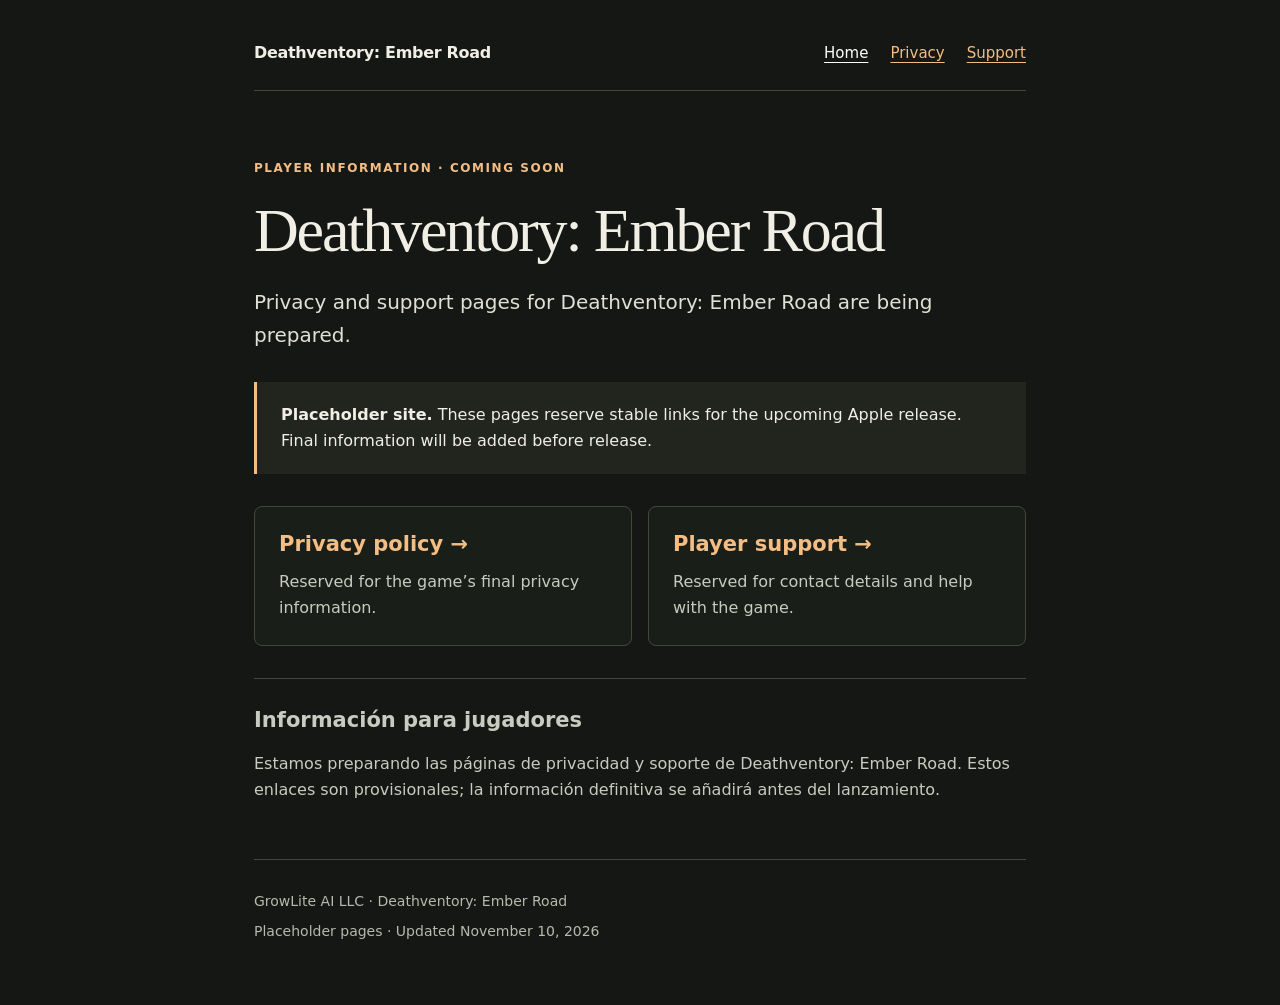
==== index.html @ 3811aec5 "docs: add privacy and support placeholder pages" ====
<!doctype html>
<html lang="en"><head><meta charset="utf-8"><meta name="viewport" content="width=device-width,initial-scale=1"><meta name="robots" content="noindex,nofollow"><meta name="description" content="Placeholder player information page for Deathventory: Ember Road."><meta name="theme-color" content="#151714"><title>Player information · Deathventory</title><link rel="stylesheet" href="./styles.css"></head><body><div class="shell"><header><a class="brand" href="./">Deathventory: Ember Road</a><nav aria-label="Main navigation"><a href="./" aria-current="page">Home</a><a href="./privacy/">Privacy</a><a href="./support/">Support</a></nav></header><main><p class="eyebrow">Player information · coming soon</p><h1>Deathventory: Ember Road</h1><p class="intro">Privacy and support pages for Deathventory: Ember Road are being prepared.</p><div class="notice"><p><strong>Placeholder site.</strong> These pages reserve stable links for the upcoming Apple release. Final information will be added before release.</p></div><div class="links"><a class="card" href="privacy/"><h2>Privacy policy →</h2><p>Reserved for the game’s final privacy information.</p></a><a class="card" href="support/"><h2>Player support →</h2><p>Reserved for contact details and help with the game.</p></a></div><section class="translation" lang="es" aria-label="Información en español"><h2>Información para jugadores</h2><p>Estamos preparando las páginas de privacidad y soporte de Deathventory: Ember Road. Estos enlaces son provisionales; la información definitiva se añadirá antes del lanzamiento.</p></section></main><footer><p>GrowLite AI LLC · Deathventory: Ember Road</p><p>Placeholder pages · Updated November 10, 2026</p></footer></div></body></html>
---- styles.css ----
*{box-sizing:border-box}html{color-scheme:dark}body{margin:0;background:#151714;color:#f1eee5;font-family:system-ui,-apple-system,BlinkMacSystemFont,"Segoe UI",sans-serif;line-height:1.65}a{color:#f3bd83;text-underline-offset:4px}a:hover{color:#ffdbb5}a:focus-visible{outline:3px solid #f3bd83;outline-offset:5px;border-radius:2px}.shell{max-width:820px;margin:auto;padding:40px 24px 56px}header{display:flex;flex-wrap:wrap;align-items:center;justify-content:space-between;gap:18px;padding-bottom:24px;border-bottom:1px solid #42473c}.brand{font-weight:700;text-decoration:none;color:#f1eee5;letter-spacing:-.02em}nav{display:flex;flex-wrap:wrap;gap:22px}nav a{font-size:15px}nav a[aria-current=page]{color:#fff}main{padding:56px 0 40px}.eyebrow{text-transform:uppercase;letter-spacing:.13em;font-size:12px;font-weight:700;color:#f3bd83}h1{font-family:Georgia,"Times New Roman",serif;font-weight:400;font-size:clamp(38px,6vw,62px);line-height:1.07;letter-spacing:-.035em;margin:18px 0 22px}h2{font-size:21px;line-height:1.3;margin:0 0 10px}.intro{font-size:20px;color:#e0e0d5;max-width:55ch}.notice{border-left:3px solid #f3bd83;background:#21251e;padding:20px 24px;margin:30px 0}.notice p{margin:0}.links{display:grid;grid-template-columns:repeat(auto-fit,minmax(220px,1fr));gap:16px;margin-top:32px}.card{display:block;border:1px solid #42473c;border-radius:8px;padding:24px;text-decoration:none;background:#1a1e18}.card p{margin:8px 0 0;color:#c8cbbf}.translation{padding-top:28px;margin-top:32px;border-top:1px solid #42473c;color:#c8cbbf}footer{padding-top:24px;border-top:1px solid #42473c;color:#b5baac;font-size:14px}footer p{margin:6px 0}@media(max-width:480px){.shell{padding:24px 20px}main{padding-top:36px}nav{gap:18px}.notice{padding:16px 18px}}
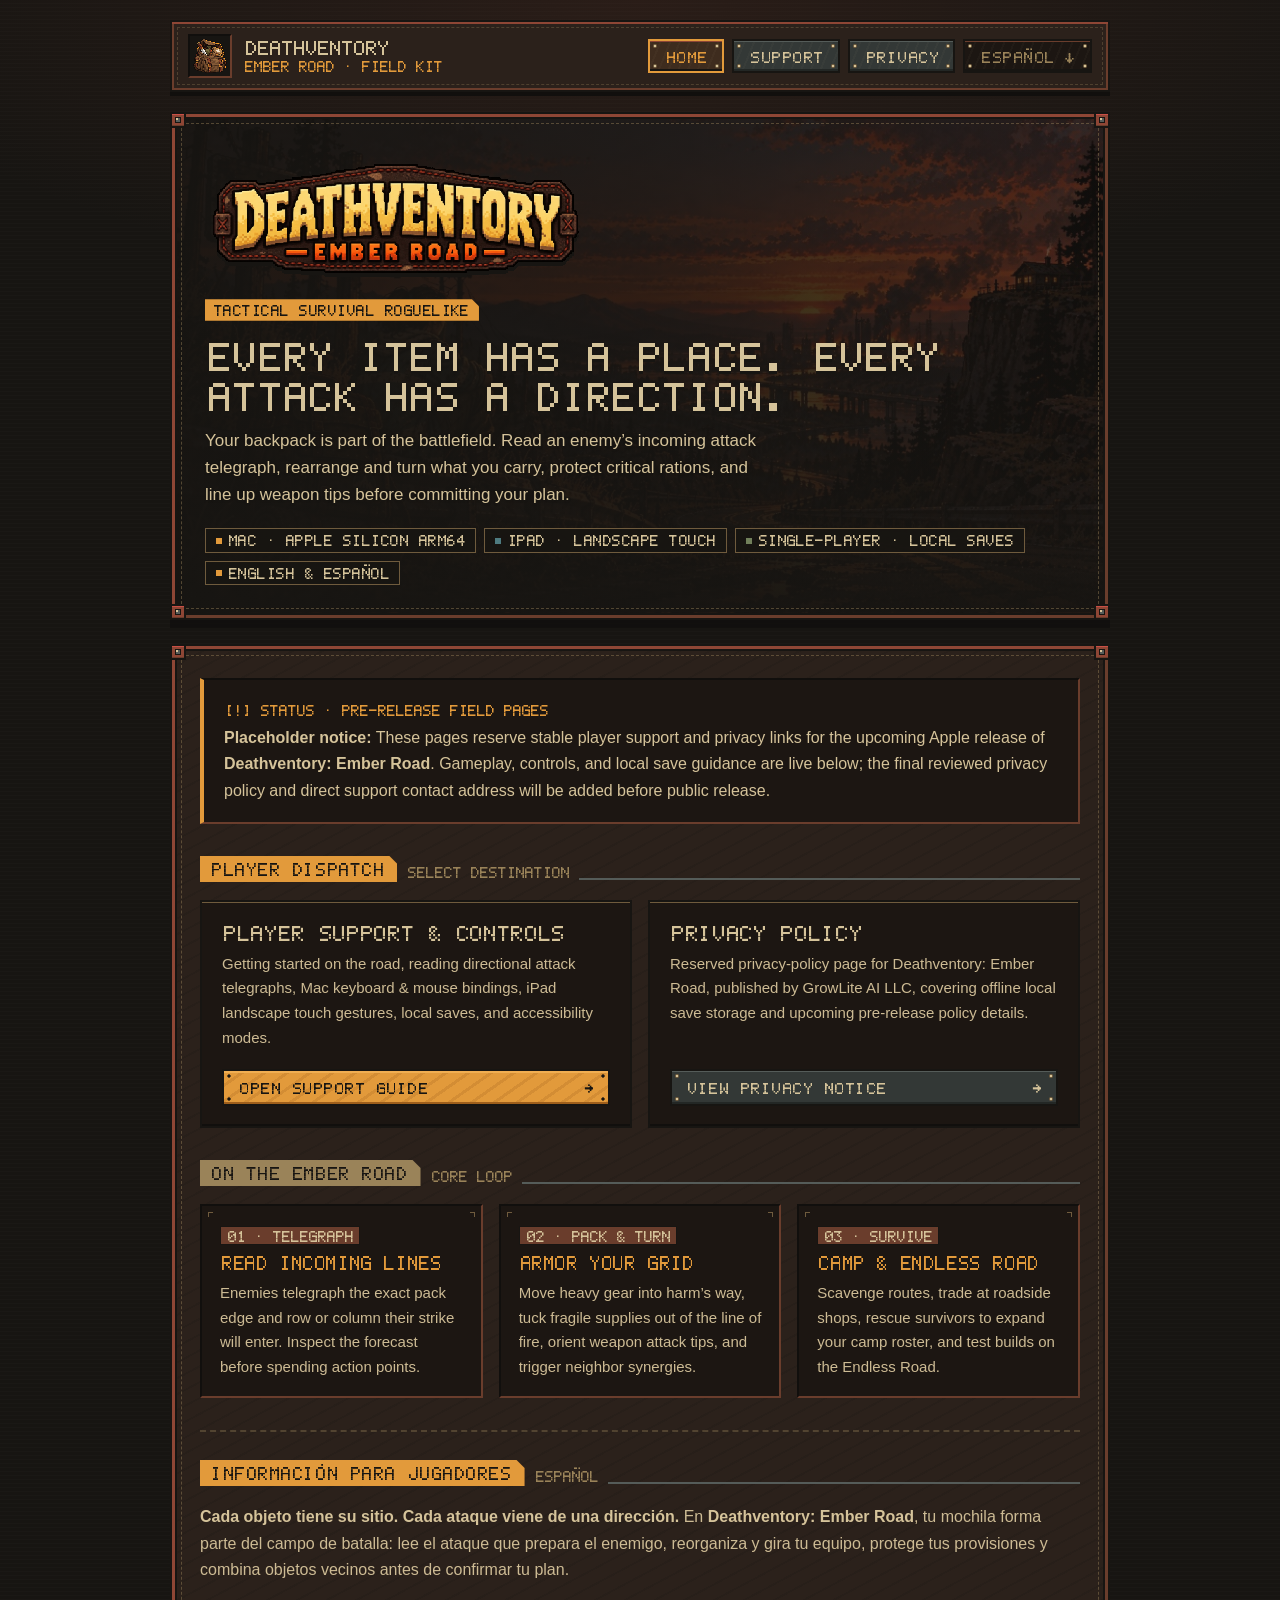
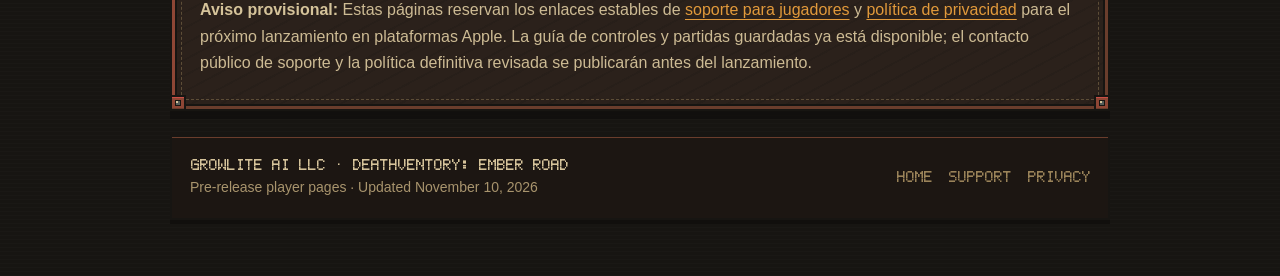
==== commit 1151d0a8: "feat: revamp site design with Ember Road field-kit style, pixel webfont, and player guide" ====
--- a/index.html
+++ b/index.html
@@ -1,2 +1,161 @@
 <!doctype html>
-<html lang="en"><head><meta charset="utf-8"><meta name="viewport" content="width=device-width,initial-scale=1"><meta name="robots" content="noindex,nofollow"><meta name="description" content="Placeholder player information page for Deathventory: Ember Road."><meta name="theme-color" content="#151714"><title>Player information · Deathventory</title><link rel="stylesheet" href="./styles.css"></head><body><div class="shell"><header><a class="brand" href="./">Deathventory: Ember Road</a><nav aria-label="Main navigation"><a href="./" aria-current="page">Home</a><a href="./privacy/">Privacy</a><a href="./support/">Support</a></nav></header><main><p class="eyebrow">Player information · coming soon</p><h1>Deathventory: Ember Road</h1><p class="intro">Privacy and support pages for Deathventory: Ember Road are being prepared.</p><div class="notice"><p><strong>Placeholder site.</strong> These pages reserve stable links for the upcoming Apple release. Final information will be added before release.</p></div><div class="links"><a class="card" href="privacy/"><h2>Privacy policy →</h2><p>Reserved for the game’s final privacy information.</p></a><a class="card" href="support/"><h2>Player support →</h2><p>Reserved for contact details and help with the game.</p></a></div><section class="translation" lang="es" aria-label="Información en español"><h2>Información para jugadores</h2><p>Estamos preparando las páginas de privacidad y soporte de Deathventory: Ember Road. Estos enlaces son provisionales; la información definitiva se añadirá antes del lanzamiento.</p></section></main><footer><p>GrowLite AI LLC · Deathventory: Ember Road</p><p>Placeholder pages · Updated November 10, 2026</p></footer></div></body></html>
+<html lang="en">
+<head>
+  <meta charset="utf-8">
+  <meta name="viewport" content="width=device-width,initial-scale=1">
+  <meta name="robots" content="noindex,nofollow">
+  <meta name="description" content="Player field kit, support guide, and privacy information for Deathventory: Ember Road.">
+  <meta name="theme-color" content="#171512">
+  <title>Deathventory: Ember Road · Player Field Kit</title>
+  <link rel="icon" type="image/png" href="./assets/favicon.png">
+  <link rel="stylesheet" href="./styles.css">
+</head>
+<body>
+  <div class="shell">
+    <header class="topbar">
+      <a class="brand" href="./">
+        <span class="brand-icon-slot">
+          <img class="pixel-art" src="./assets/app-icon.png" width="36" height="36" alt="">
+        </span>
+        <span class="brand-copy">
+          <span class="brand-title">Deathventory</span>
+          <span class="brand-sub">Ember Road · Field Kit</span>
+        </span>
+      </a>
+      <nav class="site-nav" aria-label="Main navigation">
+        <a class="nav-plate" href="./" aria-current="page">Home</a>
+        <a class="nav-plate" href="./support/">Support</a>
+        <a class="nav-plate" href="./privacy/">Privacy</a>
+        <a class="nav-plate nav-lang" href="#es">Español ↓</a>
+      </nav>
+    </header>
+
+    <main>
+      <section class="leather-panel hero-panel" aria-labelledby="hero-heading">
+        <span class="corner-guards" aria-hidden="true"></span>
+        <span class="guard-bl" aria-hidden="true"></span>
+        <span class="guard-br" aria-hidden="true"></span>
+        <div class="hero-art">
+          <img class="hero-logo pixel-art" src="./assets/title-logo.png" width="520" height="176" alt="Deathventory: Ember Road">
+          <p class="eyebrow">Tactical Survival Roguelike</p>
+          <h1 id="hero-heading">Every item has a place. Every attack has a direction.</h1>
+          <p class="hero-lead">
+            Your backpack is part of the battlefield. Read an enemy’s incoming attack telegraph, rearrange and turn what you carry, protect critical rations, and line up weapon tips before committing your plan.
+          </p>
+          <div class="chip-row" aria-label="Edition details">
+            <span class="status-chip"><span class="dot" aria-hidden="true"></span>Mac · Apple Silicon arm64</span>
+            <span class="status-chip teal"><span class="dot" aria-hidden="true"></span>iPad · Landscape Touch</span>
+            <span class="status-chip sage"><span class="dot" aria-hidden="true"></span>Single-Player · Local Saves</span>
+            <span class="status-chip"><span class="dot" aria-hidden="true"></span>English &amp; Español</span>
+          </div>
+        </div>
+      </section>
+
+      <section class="leather-panel" aria-labelledby="hub-heading">
+        <span class="corner-guards" aria-hidden="true"></span>
+        <span class="guard-bl" aria-hidden="true"></span>
+        <span class="guard-br" aria-hidden="true"></span>
+
+        <div class="dispatch-notice">
+          <div class="dispatch-badge">[!] Status · Pre-Release Field Pages</div>
+          <p>
+            <strong>Placeholder notice:</strong> These pages reserve stable player support and privacy links for the upcoming Apple release of <strong>Deathventory: Ember Road</strong>. Gameplay, controls, and local save guidance are live below; the final reviewed privacy policy and direct support contact address will be added before public release.
+          </p>
+        </div>
+
+        <div class="section-bar">
+          <h2 class="section-tab ember" id="hub-heading">Player Dispatch</h2>
+          <span class="section-suffix">Select Destination</span>
+          <span class="section-rule" aria-hidden="true"></span>
+        </div>
+
+        <div class="pack-grid">
+          <a class="action-card" href="./support/">
+            <div>
+              <h3>Player Support &amp; Controls</h3>
+              <p>
+                Getting started on the road, reading directional attack telegraphs, Mac keyboard &amp; mouse bindings, iPad landscape touch gestures, local saves, and accessibility modes.
+              </p>
+            </div>
+            <span class="cta-plate">
+              <span>Open Support Guide</span>
+              <span aria-hidden="true">→</span>
+            </span>
+          </a>
+
+          <a class="action-card" href="./privacy/">
+            <div>
+              <h3>Privacy Policy</h3>
+              <p>
+                Reserved privacy-policy page for Deathventory: Ember Road, published by GrowLite AI LLC, covering offline local save storage and upcoming pre-release policy details.
+              </p>
+            </div>
+            <span class="cta-plate secondary">
+              <span>View Privacy Notice</span>
+              <span aria-hidden="true">→</span>
+            </span>
+          </a>
+        </div>
+
+        <div class="section-bar">
+          <h2 class="section-tab">On The Ember Road</h2>
+          <span class="section-suffix">Core Loop</span>
+          <span class="section-rule" aria-hidden="true"></span>
+        </div>
+
+        <div class="pack-grid cols-3">
+          <div class="pack-cell">
+            <span class="cell-step">01 · TELEGRAPH</span>
+            <h3>Read Incoming Lines</h3>
+            <p>
+              Enemies telegraph the exact pack edge and row or column their strike will enter. Inspect the forecast before spending action points.
+            </p>
+          </div>
+          <div class="pack-cell">
+            <span class="cell-step">02 · PACK &amp; TURN</span>
+            <h3>Armor Your Grid</h3>
+            <p>
+              Move heavy gear into harm’s way, tuck fragile supplies out of the line of fire, orient weapon attack tips, and trigger neighbor synergies.
+            </p>
+          </div>
+          <div class="pack-cell">
+            <span class="cell-step">03 · SURVIVE</span>
+            <h3>Camp &amp; Endless Road</h3>
+            <p>
+              Scavenge routes, trade at roadside shops, rescue survivors to expand your camp roster, and test builds on the Endless Road.
+            </p>
+          </div>
+        </div>
+
+        <section class="es-panel" id="es" lang="es" aria-labelledby="es-home-heading">
+          <div class="section-bar">
+            <h2 class="section-tab ember" id="es-home-heading">Información Para Jugadores</h2>
+            <span class="section-suffix">Español</span>
+            <span class="section-rule" aria-hidden="true"></span>
+          </div>
+          <div class="prose">
+            <p>
+              <strong>Cada objeto tiene su sitio. Cada ataque viene de una dirección.</strong> En <strong>Deathventory: Ember Road</strong>, tu mochila forma parte del campo de batalla: lee el ataque que prepara el enemigo, reorganiza y gira tu equipo, protege tus provisiones y combina objetos vecinos antes de confirmar tu plan.
+            </p>
+            <p>
+              <strong>Aviso provisional:</strong> Estas páginas reservan los enlaces estables de <a href="./support/#es">soporte para jugadores</a> y <a href="./privacy/#es">política de privacidad</a> para el próximo lanzamiento en plataformas Apple. La guía de controles y partidas guardadas ya está disponible; el contacto público de soporte y la política definitiva revisada se publicarán antes del lanzamiento.
+            </p>
+          </div>
+        </section>
+      </section>
+    </main>
+
+    <footer class="site-footer">
+      <div>
+        <p class="footer-brand">GrowLite AI LLC · Deathventory: Ember Road</p>
+        <p>Pre-release player pages · Updated November 10, 2026</p>
+      </div>
+      <nav class="footer-links" aria-label="Footer navigation">
+        <a href="./">Home</a>
+        <a href="./support/">Support</a>
+        <a href="./privacy/">Privacy</a>
+      </nav>
+    </footer>
+  </div>
+</body>
+</html>
--- a/styles.css
+++ b/styles.css
@@ -1 +1,951 @@
-*{box-sizing:border-box}html{color-scheme:dark}body{margin:0;background:#151714;color:#f1eee5;font-family:system-ui,-apple-system,BlinkMacSystemFont,"Segoe UI",sans-serif;line-height:1.65}a{color:#f3bd83;text-underline-offset:4px}a:hover{color:#ffdbb5}a:focus-visible{outline:3px solid #f3bd83;outline-offset:5px;border-radius:2px}.shell{max-width:820px;margin:auto;padding:40px 24px 56px}header{display:flex;flex-wrap:wrap;align-items:center;justify-content:space-between;gap:18px;padding-bottom:24px;border-bottom:1px solid #42473c}.brand{font-weight:700;text-decoration:none;color:#f1eee5;letter-spacing:-.02em}nav{display:flex;flex-wrap:wrap;gap:22px}nav a{font-size:15px}nav a[aria-current=page]{color:#fff}main{padding:56px 0 40px}.eyebrow{text-transform:uppercase;letter-spacing:.13em;font-size:12px;font-weight:700;color:#f3bd83}h1{font-family:Georgia,"Times New Roman",serif;font-weight:400;font-size:clamp(38px,6vw,62px);line-height:1.07;letter-spacing:-.035em;margin:18px 0 22px}h2{font-size:21px;line-height:1.3;margin:0 0 10px}.intro{font-size:20px;color:#e0e0d5;max-width:55ch}.notice{border-left:3px solid #f3bd83;background:#21251e;padding:20px 24px;margin:30px 0}.notice p{margin:0}.links{display:grid;grid-template-columns:repeat(auto-fit,minmax(220px,1fr));gap:16px;margin-top:32px}.card{display:block;border:1px solid #42473c;border-radius:8px;padding:24px;text-decoration:none;background:#1a1e18}.card p{margin:8px 0 0;color:#c8cbbf}.translation{padding-top:28px;margin-top:32px;border-top:1px solid #42473c;color:#c8cbbf}footer{padding-top:24px;border-top:1px solid #42473c;color:#b5baac;font-size:14px}footer p{margin:6px 0}@media(max-width:480px){.shell{padding:24px 20px}main{padding-top:36px}nav{gap:18px}.notice{padding:16px 18px}}
+/* ==========================================================================
+   Deathventory: Ember Road — Player Support & Policy Field Kit
+   Palette & surface rules derived directly from ThemePalette & UiStyle:
+   - Locked 12-role Ember Road palette, zero rounded corners, crisp pixel UI
+   - Stitched leather frames with oxblood corner guards & brass rivets
+   - Stencilled cut-corner field labels, recessed backpack cells & keycaps
+   ========================================================================== */
+
+@font-face {
+  font-family: "Ember Road";
+  src: url("./assets/ember-road.woff") format("woff"),
+       url("./assets/ember-road.ttf") format("truetype");
+  font-weight: 400;
+  font-style: normal;
+  font-display: swap;
+}
+
+:root {
+  /* Locked ThemePalette 12-role family */
+  --soot: #171512;
+  --pitch: #2B211B;
+  --waxed-canvas: #6F5B3D;
+  --canvas-highlight: #9A8359;
+  --leather: #6A3D2C;
+  --oxblood: #8E4635;
+  --bone: #D5C39A;
+  --gunmetal: #555C59;
+  --ember: #E29A3B;
+  --medical-red: #C94F46;
+  --wet-teal: #4E7B80;
+  --sage: #71805B;
+
+  /* Derived surface & reading shades within the locked material family */
+  --soot-deep: #110F0D;
+  --well-floor: #1C1612;
+  --plate-dark: #333836;
+  --plate-hover: #3F4643;
+  --plate-shade: #232725;
+  --bone-prose: #CDBB94;
+  --bone-muted: #A8946D;
+  --ember-bright: #F0AE52;
+  --ember-shade: #9E5E1B;
+
+  --font-pixel: "Ember Road", ui-monospace, "SFMono-Regular", Menlo, Consolas, monospace;
+  --font-body: -apple-system, BlinkMacSystemFont, "Segoe UI", Roboto, "Helvetica Neue", Arial, sans-serif;
+  --font-mono: ui-monospace, "SFMono-Regular", Menlo, Monaco, Consolas, monospace;
+}
+
+*, *::before, *::after {
+  box-sizing: border-box;
+  border-radius: 0;
+}
+
+html {
+  color-scheme: dark;
+  background-color: var(--soot);
+  scroll-behavior: smooth;
+}
+
+body {
+  margin: 0;
+  min-height: 100vh;
+  background-color: var(--soot);
+  background-image:
+    radial-gradient(ellipse 90% 420px at 50% 0%, rgba(142, 70, 53, 0.16), transparent 70%),
+    repeating-linear-gradient(
+      0deg,
+      rgba(255, 255, 255, 0.012) 0px,
+      rgba(255, 255, 255, 0.012) 1px,
+      transparent 1px,
+      transparent 4px
+    );
+  color: var(--bone);
+  font-family: var(--font-body);
+  font-size: 16px;
+  line-height: 1.65;
+  -webkit-font-smoothing: antialiased;
+}
+
+img.pixel-art {
+  image-rendering: pixelated;
+  image-rendering: crisp-edges;
+}
+
+/* Pixel display typography — never synthetic bold/italic (ThemeTypography) */
+.pixel-text,
+h1, h2, h3,
+.eyebrow,
+.nav-plate,
+.section-tab,
+.status-chip,
+.cta-plate,
+kbd.keycap {
+  font-family: var(--font-pixel);
+  font-weight: 400;
+  font-synthesis: none;
+  letter-spacing: 0.04em;
+}
+
+a {
+  color: var(--ember);
+  text-decoration: underline;
+  text-decoration-thickness: 1px;
+  text-underline-offset: 4px;
+}
+
+a:hover {
+  color: var(--ember-bright);
+}
+
+a:focus-visible,
+summary:focus-visible {
+  outline: 2px solid var(--ember);
+  outline-offset: 3px;
+}
+
+/* Layout shell */
+.shell {
+  max-width: 980px;
+  margin: 0 auto;
+  padding: 20px 20px 56px;
+}
+
+/* ==========================================================================
+   Persistent Shell Topbar & Brushed Gunmetal Nav Plates
+   ========================================================================== */
+.topbar {
+  display: flex;
+  flex-wrap: wrap;
+  align-items: center;
+  justify-content: space-between;
+  gap: 16px;
+  padding: 12px 16px;
+  margin-bottom: 20px;
+  background-color: var(--pitch);
+  border: 2px solid var(--soot);
+  box-shadow:
+    inset 0 2px 0 var(--oxblood),
+    inset 2px 0 0 var(--leather),
+    inset -2px -2px 0 var(--leather),
+    0 4px 0 var(--soot-deep);
+  position: relative;
+}
+
+.topbar::after {
+  content: "";
+  position: absolute;
+  inset: 5px;
+  border: 1px dashed rgba(154, 131, 89, 0.32);
+  pointer-events: none;
+}
+
+.brand {
+  display: inline-flex;
+  align-items: center;
+  gap: 12px;
+  text-decoration: none;
+  color: var(--bone);
+  position: relative;
+  z-index: 1;
+}
+
+.brand-icon-slot {
+  width: 44px;
+  height: 44px;
+  padding: 3px;
+  background-color: var(--soot);
+  border-top: 2px solid var(--soot-deep);
+  border-left: 2px solid var(--soot-deep);
+  border-right: 2px solid var(--leather);
+  border-bottom: 2px solid var(--leather);
+  display: flex;
+  align-items: center;
+  justify-content: center;
+  flex-shrink: 0;
+}
+
+.brand-icon-slot img {
+  width: 36px;
+  height: 36px;
+  display: block;
+}
+
+.brand-copy {
+  display: flex;
+  flex-direction: column;
+  gap: 3px;
+}
+
+.brand-title {
+  font-family: var(--font-pixel);
+  font-size: 16px;
+  line-height: 1.1;
+  color: var(--bone);
+  text-transform: uppercase;
+}
+
+.brand-sub {
+  font-family: var(--font-pixel);
+  font-size: 12px;
+  line-height: 1.1;
+  color: var(--ember);
+  text-transform: uppercase;
+}
+
+.brand:hover .brand-title {
+  color: var(--ember-bright);
+}
+
+.site-nav {
+  display: flex;
+  flex-wrap: wrap;
+  align-items: center;
+  gap: 8px;
+  position: relative;
+  z-index: 1;
+}
+
+/* Brushed slate metal plate with 4 corner brass rivets (OptionsView / DvButton) */
+.nav-plate {
+  position: relative;
+  display: inline-flex;
+  align-items: center;
+  justify-content: center;
+  padding: 9px 15px 8px;
+  font-size: 13px;
+  line-height: 1;
+  text-transform: uppercase;
+  text-decoration: none;
+  color: var(--bone);
+  background-color: var(--plate-dark);
+  background-image:
+    /* 4 corner brass rivets */
+    radial-gradient(circle at 5px 5px, var(--bone) 0 1px, var(--waxed-canvas) 1px 2px, transparent 2.2px),
+    radial-gradient(circle at calc(100% - 5px) 5px, var(--bone) 0 1px, var(--waxed-canvas) 1px 2px, transparent 2.2px),
+    radial-gradient(circle at 5px calc(100% - 5px), var(--bone) 0 1px, var(--waxed-canvas) 1px 2px, transparent 2.2px),
+    radial-gradient(circle at calc(100% - 5px) calc(100% - 5px), var(--bone) 0 1px, var(--waxed-canvas) 1px 2px, transparent 2.2px),
+    /* Subtle brushed slate grain */
+    repeating-linear-gradient(
+      112deg,
+      rgba(213, 195, 154, 0.03) 0px,
+      rgba(213, 195, 154, 0.03) 2px,
+      transparent 2px,
+      transparent 9px
+    );
+  border: 2px solid var(--soot);
+  box-shadow:
+    inset 0 1px 0 var(--gunmetal),
+    inset 0 -2px 0 var(--plate-shade);
+  transition: background-color 80ms steps(2), color 80ms steps(2), transform 80ms steps(2);
+}
+
+.nav-plate:hover {
+  background-color: var(--plate-hover);
+  color: var(--ember-bright);
+  box-shadow:
+    inset 0 1px 0 var(--canvas-highlight),
+    inset 0 -2px 0 var(--plate-shade),
+    0 0 0 1px var(--ember);
+}
+
+.nav-plate[aria-current="page"] {
+  background-color: #3E2C1E;
+  color: var(--ember);
+  border-color: var(--ember);
+  box-shadow:
+    inset 0 1px 0 var(--oxblood),
+    inset 0 -2px 0 var(--soot);
+}
+
+.nav-plate.nav-lang {
+  background-color: var(--well-floor);
+  color: var(--canvas-highlight);
+  box-shadow:
+    inset 0 1px 0 var(--leather),
+    inset 0 -2px 0 var(--soot);
+}
+
+.nav-plate.nav-lang:hover {
+  color: var(--bone);
+  border-color: var(--canvas-highlight);
+}
+
+/* ==========================================================================
+   UiStyle.draw_leather_panel — Stitched Leather Frame & Corner Rivet Guards
+   ========================================================================== */
+.leather-panel {
+  position: relative;
+  background-color: var(--pitch);
+  background-image:
+    /* Subtle worn leather scuff texture */
+    repeating-linear-gradient(
+      -28deg,
+      rgba(23, 21, 18, 0.18) 0px,
+      rgba(23, 21, 18, 0.18) 2px,
+      transparent 2px,
+      transparent 14px
+    );
+  border: 2px solid var(--soot);
+  box-shadow:
+    inset 0 3px 0 var(--oxblood),
+    inset 3px 0 0 var(--oxblood),
+    inset -3px 0 0 var(--leather),
+    inset 0 -3px 0 var(--leather),
+    inset 0 0 0 5px var(--soot),
+    0 8px 0 rgba(17, 15, 13, 0.85);
+  padding: 32px 28px;
+  margin-bottom: 24px;
+}
+
+/* Inset 3px-on / 2px-off dashed stitch seam around panel perimeter */
+.leather-panel::before {
+  content: "";
+  position: absolute;
+  inset: 9px;
+  border: 1px dashed rgba(154, 131, 89, 0.45);
+  pointer-events: none;
+  z-index: 2;
+}
+
+/* 4 Oxblood Leather Corner Guards with Brass/Bone Rivets (UiStyle._draw_guard) */
+.corner-guards {
+  position: absolute;
+  inset: 0;
+  pointer-events: none;
+  z-index: 3;
+}
+
+.corner-guards::before,
+.corner-guards::after,
+.leather-panel > .guard-bl,
+.leather-panel > .guard-br {
+  content: "";
+  position: absolute;
+  width: 16px;
+  height: 16px;
+  background-color: var(--oxblood);
+  border: 2px solid var(--soot);
+  box-shadow:
+    inset 0 1px 0 var(--medical-red),
+    inset 0 -1px 0 var(--leather);
+  /* Crisp 4x4 square pixel rivet in each corner guard */
+  background-image:
+    linear-gradient(var(--bone), var(--bone)),
+    linear-gradient(var(--gunmetal), var(--gunmetal)),
+    linear-gradient(var(--soot), var(--soot));
+  background-size: 2px 2px, 4px 4px, 6px 6px;
+  background-position: 4px 4px, 4px 4px, 3px 3px;
+  background-repeat: no-repeat;
+}
+
+.corner-guards::before { top: -2px; left: -2px; }
+.corner-guards::after  { top: -2px; right: -2px; }
+.leather-panel > .guard-bl { bottom: -2px; left: -2px; pointer-events: none; z-index: 3; }
+.leather-panel > .guard-br { bottom: -2px; right: -2px; pointer-events: none; z-index: 3; }
+
+/* ==========================================================================
+   Sunset Ember Road Hero Frame
+   ========================================================================== */
+.hero-panel {
+  padding: 5px;
+  overflow: hidden;
+}
+
+.hero-art {
+  position: relative;
+  background-color: var(--soot);
+  background-image:
+    linear-gradient(
+      90deg,
+      rgba(23, 21, 18, 0.92) 0%,
+      rgba(23, 21, 18, 0.76) 52%,
+      rgba(23, 21, 18, 0.42) 100%
+    ),
+    linear-gradient(
+      180deg,
+      rgba(23, 21, 18, 0.30) 0%,
+      rgba(23, 21, 18, 0.65) 65%,
+      rgba(23, 21, 18, 0.96) 100%
+    ),
+    url("./assets/hero-road.jpg");
+  background-size: cover;
+  background-position: center 42%;
+  padding: 36px 28px 28px;
+  z-index: 1;
+}
+
+.hero-art.hero-compact {
+  padding: 26px 28px 24px;
+  background-position: center 48%;
+}
+
+.hero-logo {
+  display: block;
+  width: min(380px, 84vw);
+  height: auto;
+  margin-bottom: 16px;
+  filter: drop-shadow(0 4px 0 var(--soot));
+}
+
+.hero-compact .hero-logo {
+  width: min(260px, 72vw);
+  margin-bottom: 14px;
+}
+
+.eyebrow {
+  display: inline-block;
+  margin: 0 0 10px;
+  padding: 4px 10px 3px 8px;
+  font-size: 12px;
+  line-height: 1.2;
+  text-transform: uppercase;
+  background-color: var(--ember);
+  color: var(--soot);
+  clip-path: polygon(0 0, calc(100% - 7px) 0, 100% 7px, 100% 100%, 0 100%);
+}
+
+.eyebrow.tone-teal {
+  background-color: var(--wet-teal);
+  color: var(--bone);
+}
+
+.eyebrow.tone-sage {
+  background-color: var(--sage);
+  color: var(--soot);
+}
+
+.hero-art h1 {
+  margin: 4px 0 12px;
+  font-size: clamp(22px, 3.6vw, 32px);
+  line-height: 1.25;
+  color: var(--bone);
+  text-transform: uppercase;
+  text-shadow: 0 3px 0 var(--soot);
+}
+
+.hero-lead {
+  margin: 0;
+  max-width: 60ch;
+  font-size: 17px;
+  line-height: 1.6;
+  color: var(--bone);
+  text-shadow: 0 1px 2px var(--soot);
+}
+
+/* Status / Spec Readout Chips */
+.chip-row {
+  display: flex;
+  flex-wrap: wrap;
+  gap: 8px;
+  margin-top: 20px;
+}
+
+.status-chip {
+  display: inline-flex;
+  align-items: center;
+  gap: 6px;
+  padding: 5px 10px 4px;
+  font-size: 12px;
+  line-height: 1.1;
+  text-transform: uppercase;
+  background-color: rgba(23, 21, 18, 0.88);
+  color: var(--bone);
+  border: 1px solid var(--waxed-canvas);
+  box-shadow: inset 0 -1px 0 var(--soot);
+}
+
+.status-chip .dot {
+  width: 6px;
+  height: 6px;
+  background-color: var(--ember);
+  display: inline-block;
+  flex-shrink: 0;
+}
+
+.status-chip.sage .dot { background-color: var(--sage); }
+.status-chip.teal .dot { background-color: var(--wet-teal); }
+
+/* ==========================================================================
+   UiStyle.draw_section — Stencilled Cut-Corner Section Headers
+   ========================================================================== */
+.section-bar {
+  display: flex;
+  align-items: flex-end;
+  gap: 10px;
+  margin: 0 0 18px;
+}
+
+.section-bar:not(:first-child) {
+  margin-top: 32px;
+}
+
+.section-tab {
+  display: inline-block;
+  padding: 6px 14px 5px 10px;
+  margin: 0;
+  font-size: 14px;
+  line-height: 1.1;
+  text-transform: uppercase;
+  background-color: var(--canvas-highlight);
+  color: var(--soot);
+  clip-path: polygon(0 0, calc(100% - 8px) 0, 100% 8px, 100% 100%, 0 100%);
+  flex-shrink: 0;
+}
+
+.section-tab.ember {
+  background-color: var(--ember);
+  color: var(--soot);
+}
+
+.section-tab.sage {
+  background-color: var(--sage);
+  color: var(--soot);
+}
+
+.section-tab.teal {
+  background-color: var(--wet-teal);
+  color: var(--bone);
+}
+
+.section-tab.oxblood {
+  background-color: var(--oxblood);
+  color: var(--bone);
+}
+
+.section-suffix {
+  font-family: var(--font-pixel);
+  font-size: 12px;
+  line-height: 1.1;
+  color: var(--canvas-highlight);
+  text-transform: uppercase;
+  padding-bottom: 3px;
+  flex-shrink: 0;
+}
+
+.section-rule {
+  flex: 1;
+  height: 2px;
+  background-color: var(--gunmetal);
+  margin-bottom: 2px;
+  min-width: 16px;
+}
+
+/* ==========================================================================
+   Field Dispatch Notice (Status is never colour-only — DV-700 invariant #6)
+   ========================================================================== */
+.dispatch-notice {
+  position: relative;
+  margin: 0 0 26px;
+  padding: 18px 20px;
+  background-color: var(--well-floor);
+  border-top: 2px solid var(--soot-deep);
+  border-left: 4px solid var(--ember);
+  border-right: 2px solid var(--leather);
+  border-bottom: 2px solid var(--leather);
+}
+
+.dispatch-notice.oxblood {
+  border-left-color: var(--oxblood);
+}
+
+.dispatch-badge {
+  display: inline-flex;
+  align-items: center;
+  gap: 6px;
+  font-family: var(--font-pixel);
+  font-size: 12px;
+  line-height: 1.1;
+  text-transform: uppercase;
+  color: var(--ember);
+  margin-bottom: 8px;
+}
+
+.dispatch-notice.oxblood .dispatch-badge {
+  color: var(--medical-red);
+}
+
+.dispatch-notice p {
+  margin: 0;
+  color: var(--bone);
+}
+
+.dispatch-notice p + p {
+  margin-top: 8px;
+  color: var(--bone-prose);
+}
+
+/* ==========================================================================
+   Recessed Backpack-Cell Cards & Tactical Action Links
+   ========================================================================== */
+.pack-grid {
+  display: grid;
+  grid-template-columns: repeat(2, minmax(0, 1fr));
+  gap: 16px;
+  margin: 16px 0 8px;
+}
+
+.pack-grid.cols-3 {
+  grid-template-columns: repeat(3, minmax(0, 1fr));
+}
+
+/* Recessed backpack slot (UiStyle.draw_well + cell corner ticks) */
+.pack-cell {
+  position: relative;
+  background-color: var(--well-floor);
+  border-top: 2px solid var(--soot-deep);
+  border-left: 2px solid var(--soot-deep);
+  border-right: 2px solid var(--leather);
+  border-bottom: 2px solid var(--leather);
+  padding: 18px 18px 16px;
+  background-image:
+    /* Tiny waxed-canvas corner ticks inside the recessed cell */
+    linear-gradient(var(--waxed-canvas), var(--waxed-canvas)),
+    linear-gradient(var(--waxed-canvas), var(--waxed-canvas)),
+    linear-gradient(var(--waxed-canvas), var(--waxed-canvas)),
+    linear-gradient(var(--waxed-canvas), var(--waxed-canvas));
+  background-size: 5px 1px, 1px 5px, 5px 1px, 1px 5px;
+  background-position: 6px 6px, 6px 6px, calc(100% - 6px) 6px, calc(100% - 6px) 6px;
+  background-repeat: no-repeat;
+}
+
+.pack-cell h3 {
+  margin: 0 0 8px;
+  font-size: 15px;
+  line-height: 1.3;
+  color: var(--ember);
+  text-transform: uppercase;
+}
+
+.pack-cell p {
+  margin: 0;
+  color: var(--bone-prose);
+  font-size: 15px;
+}
+
+.pack-cell p + p {
+  margin-top: 10px;
+}
+
+.cell-step {
+  display: inline-block;
+  font-family: var(--font-pixel);
+  font-size: 12px;
+  line-height: 1;
+  padding: 3px 6px 2px;
+  margin-bottom: 8px;
+  background-color: var(--leather);
+  color: var(--bone);
+  border: 1px solid var(--soot);
+}
+
+/* Interactive Navigation Cards (Home -> Support / Privacy) */
+.action-card {
+  display: flex;
+  flex-direction: column;
+  justify-content: space-between;
+  text-decoration: none;
+  color: var(--bone);
+  background-color: var(--well-floor);
+  border: 2px solid var(--soot);
+  box-shadow:
+    inset 0 1px 0 var(--waxed-canvas),
+    inset 0 -2px 0 var(--soot-deep);
+  padding: 20px;
+  transition: transform 80ms steps(2), box-shadow 80ms steps(2);
+}
+
+.action-card:hover {
+  color: var(--bone);
+  transform: translateY(-2px);
+  box-shadow:
+    inset 0 1px 0 var(--ember),
+    0 0 0 2px var(--ember),
+    0 6px 0 var(--soot-deep);
+}
+
+.action-card h3 {
+  margin: 0 0 8px;
+  font-size: 17px;
+  line-height: 1.25;
+  color: var(--bone);
+  text-transform: uppercase;
+}
+
+.action-card p {
+  margin: 0 0 18px;
+  color: var(--bone-prose);
+  font-size: 15px;
+}
+
+/* Distressed Ember Painted CTA Plate (like COMMIT / GO TO MORROW) */
+.cta-plate {
+  display: inline-flex;
+  align-items: center;
+  justify-content: space-between;
+  width: 100%;
+  padding: 10px 14px 9px;
+  font-size: 13px;
+  line-height: 1.1;
+  text-transform: uppercase;
+  color: var(--soot);
+  background-color: var(--ember);
+  background-image:
+    radial-gradient(circle at 5px 5px, var(--soot) 0 1.5px, transparent 1.7px),
+    radial-gradient(circle at calc(100% - 5px) 5px, var(--soot) 0 1.5px, transparent 1.7px),
+    radial-gradient(circle at 5px calc(100% - 5px), var(--soot) 0 1.5px, transparent 1.7px),
+    radial-gradient(circle at calc(100% - 5px) calc(100% - 5px), var(--soot) 0 1.5px, transparent 1.7px),
+    repeating-linear-gradient(
+      -35deg,
+      rgba(158, 94, 27, 0.22) 0px,
+      rgba(158, 94, 27, 0.22) 3px,
+      transparent 3px,
+      transparent 13px
+    );
+  border: 2px solid var(--soot);
+  box-shadow:
+    inset 0 2px 0 var(--ember-bright),
+    inset 0 -2px 0 var(--ember-shade);
+}
+
+.cta-plate.secondary {
+  background-color: var(--plate-dark);
+  color: var(--bone);
+  background-image:
+    radial-gradient(circle at 5px 5px, var(--bone) 0 1px, var(--waxed-canvas) 1px 2px, transparent 2.2px),
+    radial-gradient(circle at calc(100% - 5px) 5px, var(--bone) 0 1px, var(--waxed-canvas) 1px 2px, transparent 2.2px),
+    radial-gradient(circle at 5px calc(100% - 5px), var(--bone) 0 1px, var(--waxed-canvas) 1px 2px, transparent 2.2px),
+    radial-gradient(circle at calc(100% - 5px) calc(100% - 5px), var(--bone) 0 1px, var(--waxed-canvas) 1px 2px, transparent 2.2px);
+  box-shadow:
+    inset 0 1px 0 var(--gunmetal),
+    inset 0 -2px 0 var(--plate-shade);
+}
+
+.action-card:hover .cta-plate.secondary {
+  background-color: var(--plate-hover);
+  color: var(--ember-bright);
+}
+
+/* ==========================================================================
+   Controls Keybind Rows & Painted Keycap Plates (UiStyle.draw_keycap)
+   ========================================================================== */
+.keybind-grid {
+  display: grid;
+  grid-template-columns: repeat(2, minmax(0, 1fr));
+  gap: 8px;
+  margin: 12px 0 16px;
+}
+
+.keybind-row {
+  display: flex;
+  align-items: center;
+  justify-content: space-between;
+  gap: 12px;
+  padding: 9px 12px;
+  background-color: var(--plate-dark);
+  background-image:
+    repeating-linear-gradient(
+      108deg,
+      rgba(213, 195, 154, 0.028) 0px,
+      rgba(213, 195, 154, 0.028) 2px,
+      transparent 2px,
+      transparent 10px
+    );
+  border: 2px solid var(--soot);
+  box-shadow:
+    inset 0 1px 0 var(--gunmetal),
+    inset 0 -2px 0 var(--plate-shade);
+}
+
+.keybind-label {
+  font-size: 14px;
+  color: var(--bone);
+}
+
+.keycap-group {
+  display: inline-flex;
+  align-items: center;
+  gap: 4px;
+  flex-shrink: 0;
+}
+
+kbd.keycap {
+  display: inline-block;
+  padding: 4px 7px 3px;
+  font-size: 12px;
+  line-height: 1;
+  text-transform: uppercase;
+  color: var(--soot);
+  background-color: #C7B389;
+  border: 2px solid var(--soot);
+  box-shadow:
+    inset 0 1px 0 #EFE1BE,
+    inset 0 -2px 0 #7B6544;
+  white-space: nowrap;
+}
+
+/* ==========================================================================
+   Prose, Lists & FAQ Accordion Rows
+   ========================================================================== */
+.prose {
+  color: var(--bone-prose);
+}
+
+.prose p {
+  margin: 0 0 14px;
+}
+
+.prose p:last-child {
+  margin-bottom: 0;
+}
+
+.prose strong {
+  color: var(--bone);
+  font-weight: 600;
+}
+
+.prose code {
+  font-family: var(--font-mono);
+  font-size: 0.9em;
+  padding: 2px 6px;
+  background-color: var(--soot);
+  color: var(--ember);
+  border: 1px solid var(--leather);
+}
+
+.field-list {
+  list-style: none;
+  padding: 0;
+  margin: 12px 0 0;
+  display: grid;
+  gap: 10px;
+}
+
+.field-list li {
+  position: relative;
+  padding: 12px 14px 12px 30px;
+  background-color: var(--well-floor);
+  border-top: 1px solid var(--soot-deep);
+  border-left: 3px solid var(--waxed-canvas);
+  border-right: 1px solid var(--leather);
+  border-bottom: 1px solid var(--leather);
+  color: var(--bone-prose);
+  font-size: 15px;
+}
+
+.field-list li::before {
+  content: ">";
+  position: absolute;
+  left: 11px;
+  top: 13px;
+  font-family: var(--font-pixel);
+  font-size: 12px;
+  color: var(--ember);
+}
+
+.field-list li strong {
+  color: var(--bone);
+}
+
+/* Bilingual Español Section */
+.es-panel {
+  border-top: 2px dashed rgba(154, 131, 89, 0.35);
+  margin-top: 32px;
+  padding-top: 28px;
+}
+
+/* Footer */
+.site-footer {
+  display: flex;
+  flex-wrap: wrap;
+  align-items: center;
+  justify-content: space-between;
+  gap: 12px;
+  padding: 16px 18px;
+  background-color: var(--well-floor);
+  border: 2px solid var(--soot);
+  box-shadow:
+    inset 0 1px 0 var(--leather),
+    0 4px 0 var(--soot-deep);
+  color: var(--bone-muted);
+  font-size: 14px;
+}
+
+.site-footer p {
+  margin: 2px 0;
+}
+
+.footer-brand {
+  font-family: var(--font-pixel);
+  font-size: 12px;
+  color: var(--bone);
+  text-transform: uppercase;
+}
+
+.footer-links {
+  display: flex;
+  flex-wrap: wrap;
+  gap: 16px;
+}
+
+.footer-links a {
+  font-family: var(--font-pixel);
+  font-size: 12px;
+  text-transform: uppercase;
+  color: var(--canvas-highlight);
+  text-decoration: none;
+}
+
+.footer-links a:hover {
+  color: var(--ember);
+}
+
+/* ==========================================================================
+   Responsive Breakpoints (Mac Desktop, iPad Landscape & Mobile)
+   ========================================================================== */
+@media (max-width: 760px) {
+  .pack-grid,
+  .pack-grid.cols-3,
+  .keybind-grid {
+    grid-template-columns: 1fr;
+  }
+
+  .leather-panel {
+    padding: 24px 18px;
+  }
+
+  .hero-art,
+  .hero-art.hero-compact {
+    padding: 24px 18px 20px;
+  }
+}
+
+@media (max-width: 540px) {
+  .shell {
+    padding: 12px 12px 40px;
+  }
+
+  .topbar {
+    padding: 12px;
+  }
+
+  .site-nav {
+    width: 100%;
+  }
+
+  .nav-plate {
+    flex: 1 1 auto;
+    padding: 9px 10px 8px;
+    font-size: 12px;
+  }
+}
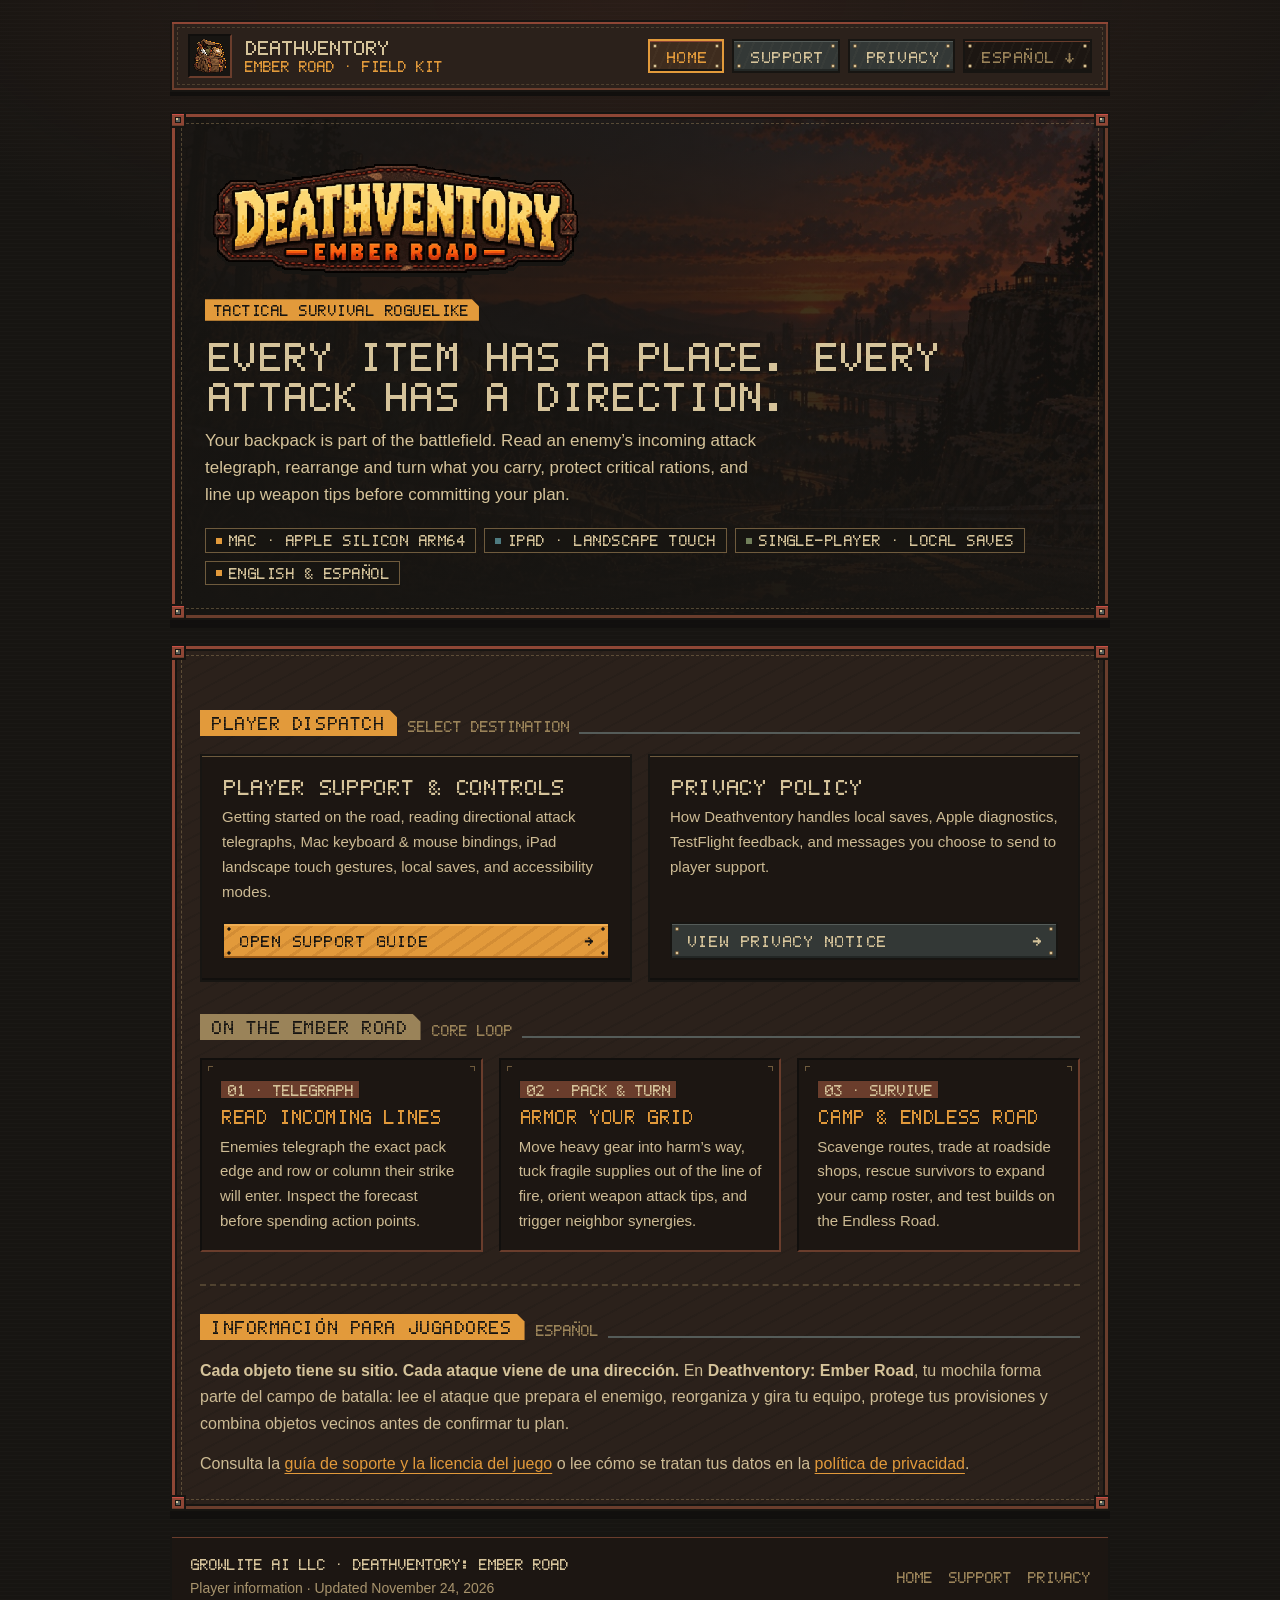
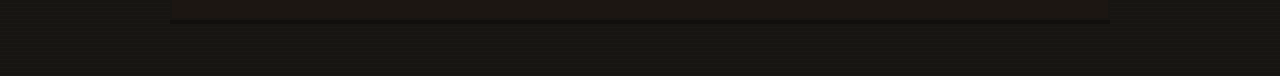
==== commit 77c41638: "site: docs: publish game license and privacy updates" ====
--- a/index.html
+++ b/index.html
@@ -56,13 +56,6 @@
         <span class="guard-bl" aria-hidden="true"></span>
         <span class="guard-br" aria-hidden="true"></span>
 
-        <div class="dispatch-notice">
-          <div class="dispatch-badge">[!] Status · Pre-Release Field Pages</div>
-          <p>
-            <strong>Placeholder notice:</strong> These pages reserve stable player support and privacy links for the upcoming Apple release of <strong>Deathventory: Ember Road</strong>. Gameplay, controls, and local save guidance are live below; the final reviewed privacy policy and direct support contact address will be added before public release.
-          </p>
-        </div>
-
         <div class="section-bar">
           <h2 class="section-tab ember" id="hub-heading">Player Dispatch</h2>
           <span class="section-suffix">Select Destination</span>
@@ -87,7 +80,7 @@
             <div>
               <h3>Privacy Policy</h3>
               <p>
-                Reserved privacy-policy page for Deathventory: Ember Road, published by GrowLite AI LLC, covering offline local save storage and upcoming pre-release policy details.
+                How Deathventory handles local saves, Apple diagnostics, TestFlight feedback, and messages you choose to send to player support.
               </p>
             </div>
             <span class="cta-plate secondary">
@@ -138,7 +131,7 @@
               <strong>Cada objeto tiene su sitio. Cada ataque viene de una dirección.</strong> En <strong>Deathventory: Ember Road</strong>, tu mochila forma parte del campo de batalla: lee el ataque que prepara el enemigo, reorganiza y gira tu equipo, protege tus provisiones y combina objetos vecinos antes de confirmar tu plan.
             </p>
             <p>
-              <strong>Aviso provisional:</strong> Estas páginas reservan los enlaces estables de <a href="./support/#es">soporte para jugadores</a> y <a href="./privacy/#es">política de privacidad</a> para el próximo lanzamiento en plataformas Apple. La guía de controles y partidas guardadas ya está disponible; el contacto público de soporte y la política definitiva revisada se publicarán antes del lanzamiento.
+              Consulta la <a href="./support/#es">guía de soporte y la licencia del juego</a> o lee cómo se tratan tus datos en la <a href="./privacy/#es">política de privacidad</a>.
             </p>
           </div>
         </section>
@@ -148,7 +141,7 @@
     <footer class="site-footer">
       <div>
         <p class="footer-brand">GrowLite AI LLC · Deathventory: Ember Road</p>
-        <p>Pre-release player pages · Updated November 10, 2026</p>
+        <p>Player information · Updated November 24, 2026</p>
       </div>
       <nav class="footer-links" aria-label="Footer navigation">
         <a href="./">Home</a>
--- a/styles.css
+++ b/styles.css
@@ -949,3 +949,8 @@
     font-size: 12px;
   }
 }
+
+/* Long-form privacy copy keeps the existing field-kit visual language. */
+.policy-copy { max-width: 72ch; overflow-wrap: anywhere; }
+.policy-copy h2, .policy-copy h3 { margin: 1.6em 0 .6em; color: var(--bone); font-size: 1.2em; line-height: 1.35; }
+.policy-copy h2:first-child { margin-top: 0; }
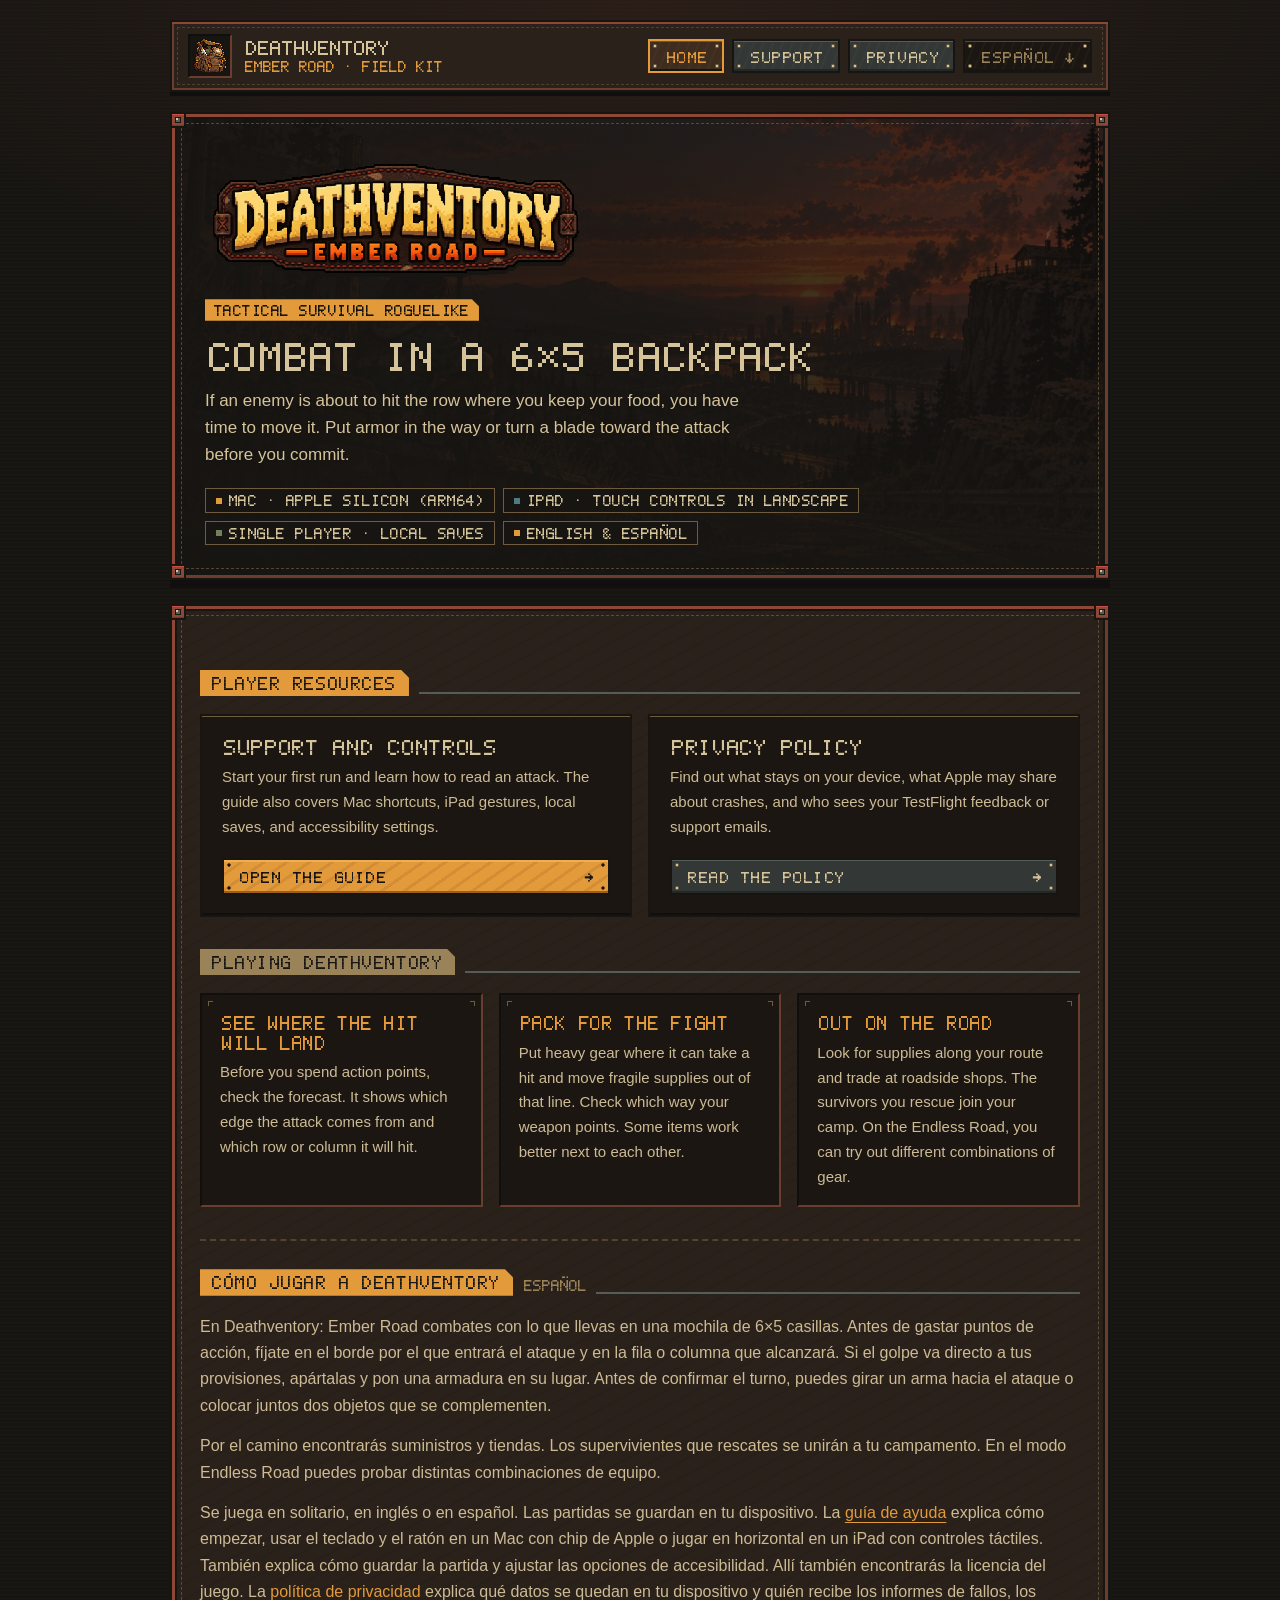
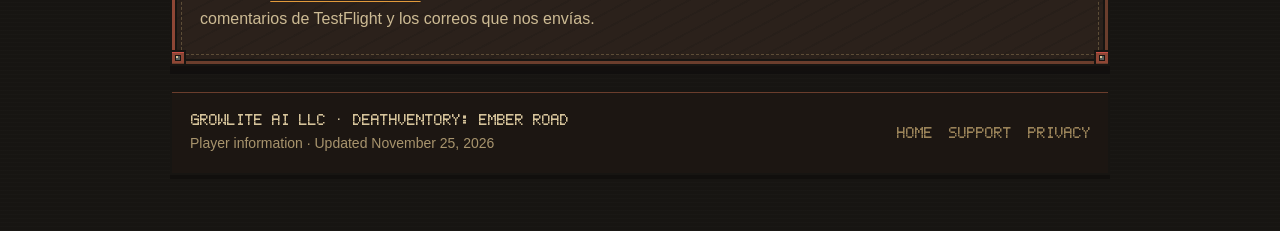
==== commit f772402b: "docs: clarify the home page in English and Spanish" ====
--- a/index.html
+++ b/index.html
@@ -4,7 +4,7 @@
   <meta charset="utf-8">
   <meta name="viewport" content="width=device-width,initial-scale=1">
   <meta name="robots" content="noindex,nofollow">
-  <meta name="description" content="Player field kit, support guide, and privacy information for Deathventory: Ember Road.">
+  <meta name="description" content="How to play Deathventory: Ember Road, get help on Mac or iPad, and find out what happens to your game data.">
   <meta name="theme-color" content="#171512">
   <title>Deathventory: Ember Road · Player Field Kit</title>
   <link rel="icon" type="image/png" href="./assets/favicon.png">
@@ -37,15 +37,15 @@
         <span class="guard-br" aria-hidden="true"></span>
         <div class="hero-art">
           <img class="hero-logo pixel-art" src="./assets/title-logo.png" width="520" height="176" alt="Deathventory: Ember Road">
-          <p class="eyebrow">Tactical Survival Roguelike</p>
-          <h1 id="hero-heading">Every item has a place. Every attack has a direction.</h1>
+          <p class="eyebrow">Tactical survival roguelike</p>
+          <h1 id="hero-heading">Combat in a 6×5 backpack</h1>
           <p class="hero-lead">
-            Your backpack is part of the battlefield. Read an enemy’s incoming attack telegraph, rearrange and turn what you carry, protect critical rations, and line up weapon tips before committing your plan.
+            If an enemy is about to hit the row where you keep your food, you have time to move it. Put armor in the way or turn a blade toward the attack before you commit.
           </p>
           <div class="chip-row" aria-label="Edition details">
-            <span class="status-chip"><span class="dot" aria-hidden="true"></span>Mac · Apple Silicon arm64</span>
-            <span class="status-chip teal"><span class="dot" aria-hidden="true"></span>iPad · Landscape Touch</span>
-            <span class="status-chip sage"><span class="dot" aria-hidden="true"></span>Single-Player · Local Saves</span>
+            <span class="status-chip"><span class="dot" aria-hidden="true"></span>Mac · Apple silicon (arm64)</span>
+            <span class="status-chip teal"><span class="dot" aria-hidden="true"></span>iPad · Touch controls in landscape</span>
+            <span class="status-chip sage"><span class="dot" aria-hidden="true"></span>Single player · Local saves</span>
             <span class="status-chip"><span class="dot" aria-hidden="true"></span>English &amp; Español</span>
           </div>
         </div>
@@ -57,81 +57,79 @@
         <span class="guard-br" aria-hidden="true"></span>
 
         <div class="section-bar">
-          <h2 class="section-tab ember" id="hub-heading">Player Dispatch</h2>
-          <span class="section-suffix">Select Destination</span>
+          <h2 class="section-tab ember" id="hub-heading">Player resources</h2>
           <span class="section-rule" aria-hidden="true"></span>
         </div>
 
         <div class="pack-grid">
           <a class="action-card" href="./support/">
             <div>
-              <h3>Player Support &amp; Controls</h3>
+              <h3>Support and controls</h3>
               <p>
-                Getting started on the road, reading directional attack telegraphs, Mac keyboard &amp; mouse bindings, iPad landscape touch gestures, local saves, and accessibility modes.
+                Start your first run and learn how to read an attack. The guide also covers Mac shortcuts, iPad gestures, local saves, and accessibility settings.
               </p>
             </div>
             <span class="cta-plate">
-              <span>Open Support Guide</span>
+              <span>Open the guide</span>
               <span aria-hidden="true">→</span>
             </span>
           </a>
 
           <a class="action-card" href="./privacy/">
             <div>
-              <h3>Privacy Policy</h3>
+              <h3>Privacy policy</h3>
               <p>
-                How Deathventory handles local saves, Apple diagnostics, TestFlight feedback, and messages you choose to send to player support.
+                Find out what stays on your device, what Apple may share about crashes, and who sees your TestFlight feedback or support emails.
               </p>
             </div>
             <span class="cta-plate secondary">
-              <span>View Privacy Notice</span>
+              <span>Read the policy</span>
               <span aria-hidden="true">→</span>
             </span>
           </a>
         </div>
 
         <div class="section-bar">
-          <h2 class="section-tab">On The Ember Road</h2>
-          <span class="section-suffix">Core Loop</span>
+          <h2 class="section-tab">Playing Deathventory</h2>
           <span class="section-rule" aria-hidden="true"></span>
         </div>
 
         <div class="pack-grid cols-3">
           <div class="pack-cell">
-            <span class="cell-step">01 · TELEGRAPH</span>
-            <h3>Read Incoming Lines</h3>
+            <h3>See where the hit will land</h3>
             <p>
-              Enemies telegraph the exact pack edge and row or column their strike will enter. Inspect the forecast before spending action points.
+              Before you spend action points, check the forecast. It shows which edge the attack comes from and which row or column it will hit.
             </p>
           </div>
           <div class="pack-cell">
-            <span class="cell-step">02 · PACK &amp; TURN</span>
-            <h3>Armor Your Grid</h3>
+            <h3>Pack for the fight</h3>
             <p>
-              Move heavy gear into harm’s way, tuck fragile supplies out of the line of fire, orient weapon attack tips, and trigger neighbor synergies.
+              Put heavy gear where it can take a hit and move fragile supplies out of that line. Check which way your weapon points. Some items work better next to each other.
             </p>
           </div>
           <div class="pack-cell">
-            <span class="cell-step">03 · SURVIVE</span>
-            <h3>Camp &amp; Endless Road</h3>
+            <h3>Out on the road</h3>
             <p>
-              Scavenge routes, trade at roadside shops, rescue survivors to expand your camp roster, and test builds on the Endless Road.
+              Look for supplies along your route and trade at roadside shops. The survivors you rescue join your camp. On the Endless Road, you can try out different combinations of gear.
             </p>
           </div>
         </div>
 
         <section class="es-panel" id="es" lang="es" aria-labelledby="es-home-heading">
           <div class="section-bar">
-            <h2 class="section-tab ember" id="es-home-heading">Información Para Jugadores</h2>
+            <h2 class="section-tab ember" id="es-home-heading">Cómo jugar a Deathventory</h2>
             <span class="section-suffix">Español</span>
             <span class="section-rule" aria-hidden="true"></span>
           </div>
           <div class="prose">
             <p>
-              <strong>Cada objeto tiene su sitio. Cada ataque viene de una dirección.</strong> En <strong>Deathventory: Ember Road</strong>, tu mochila forma parte del campo de batalla: lee el ataque que prepara el enemigo, reorganiza y gira tu equipo, protege tus provisiones y combina objetos vecinos antes de confirmar tu plan.
+              En Deathventory: Ember Road combates con lo que llevas en una mochila de 6×5 casillas. Antes de gastar puntos de acción, fíjate en el borde por el que entrará el ataque y en la fila o columna que alcanzará. Si el golpe va directo a tus provisiones, apártalas y pon una armadura en su lugar. Antes de confirmar el turno, puedes girar un arma hacia el ataque o colocar juntos dos objetos que se complementen.
             </p>
             <p>
-              Consulta la <a href="./support/#es">guía de soporte y la licencia del juego</a> o lee cómo se tratan tus datos en la <a href="./privacy/#es">política de privacidad</a>.
+              Por el camino encontrarás suministros y tiendas. Los supervivientes que rescates se unirán a tu campamento. En el modo Endless Road puedes probar distintas combinaciones de equipo.
+            </p>
+            <p>
+              Se juega en solitario, en inglés o en español. Las partidas se guardan en tu dispositivo. La <a href="./support/#es">guía de ayuda</a> explica cómo empezar, usar el teclado y el ratón en un Mac con chip de Apple o jugar en horizontal en un iPad con controles táctiles. También explica cómo guardar la partida y ajustar las opciones de accesibilidad. Allí también encontrarás la licencia del juego. La <a href="./privacy/#es">política de privacidad</a> explica qué datos se quedan en tu dispositivo y quién recibe los informes de fallos, los comentarios de TestFlight y los correos que nos envías.
             </p>
           </div>
         </section>
@@ -141,7 +139,7 @@
     <footer class="site-footer">
       <div>
         <p class="footer-brand">GrowLite AI LLC · Deathventory: Ember Road</p>
-        <p>Player information · Updated November 24, 2026</p>
+        <p>Player information · Updated November 25, 2026</p>
       </div>
       <nav class="footer-links" aria-label="Footer navigation">
         <a href="./">Home</a>
